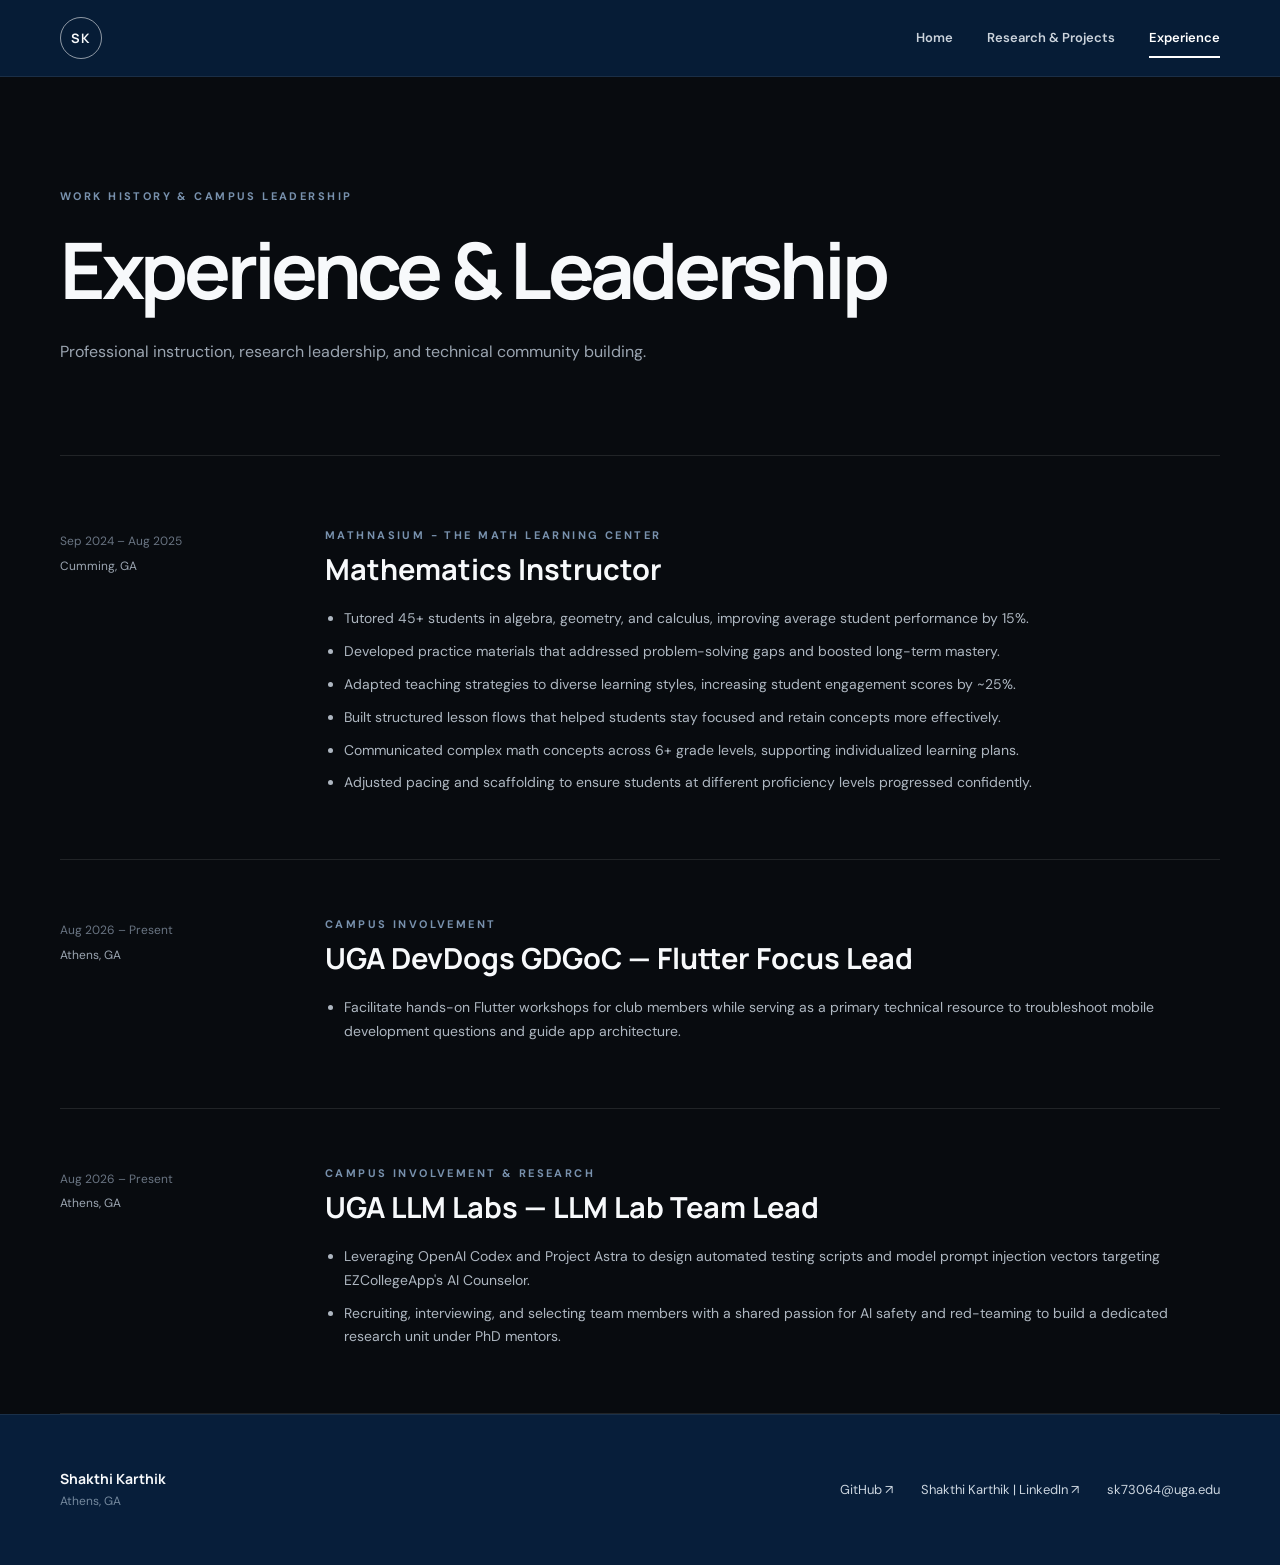
==== experience.html @ f43ed672 "Update experience.html" ====
<!DOCTYPE html>
<html lang="en">
<head>
  <meta charset="UTF-8">
  <meta name="viewport" content="width=device-width, initial-scale=1.0">
  <title>Experience — Shakthi Karthik</title>
  <link rel="stylesheet" href="styles.css">
</head>
<body>

  <header class="site-header">
    <div class="container nav-wrap">
      <a href="index.html" class="logo">SK</a>
      <nav>
        <a href="index.html">Home</a>
        <a href="research.html">Research & Projects</a>
        <a href="experience.html" class="active">Experience</a>
      </nav>
    </div>
  </header>

  <main class="container">
    <section class="page-hero">
      <p class="kicker">Work History & Campus Leadership</p>
      <h1>Experience & Leadership</h1>
      <p>Professional instruction, research leadership, and technical community building.</p>
    </section>

    <section class="timeline">
      <article class="timeline-item">
        <div class="timeline-date">
          <span>Sep 2024 – Aug 2025</span>
          <p style="color: var(--muted); margin-top: 4px;">Cumming, GA</p>
        </div>
        <div class="timeline-content">
          <p class="project-type">Mathnasium - The Math Learning Center</p>
          <h2>Mathematics Instructor</h2>
          <ul>
            <li>Tutored 45+ students in algebra, geometry, and calculus, improving average student performance by 15%.</li>
            <li>Developed practice materials that addressed problem-solving gaps and boosted long-term mastery.</li>
            <li>Adapted teaching strategies to diverse learning styles, increasing student engagement scores by ~25%.</li>
            <li>Built structured lesson flows that helped students stay focused and retain concepts more effectively.</li>
            <li>Communicated complex math concepts across 6+ grade levels, supporting individualized learning plans.</li>
            <li>Adjusted pacing and scaffolding to ensure students at different proficiency levels progressed confidently.</li>
          </ul>
        </div>
      </article>

      <article class="timeline-item">
        <div class="timeline-date">
          <span>Aug 2026 – Present</span>
          <p style="color: var(--muted); margin-top: 4px;">Athens, GA</p>
        </div>
        <div class="timeline-content">
          <p class="project-type">Campus Involvement</p>
          <h2>UGA DevDogs GDGoC — Flutter Focus Lead</h2>
          <ul>
            <li>Facilitate hands-on Flutter workshops for club members while serving as a primary technical resource to troubleshoot mobile development questions and guide app architecture.</li>
          </ul>
        </div>
      </article>

      <article class="timeline-item">
        <div class="timeline-date">
          <span>Aug 2026 – Present</span>
          <p style="color: var(--muted); margin-top: 4px;">Athens, GA</p>
        </div>
        <div class="timeline-content">
          <p class="project-type">Campus Involvement & Research</p>
          <h2>UGA LLM Labs — LLM Lab Team Lead</h2>
          <ul>
            <li>Leveraging OpenAI Codex and Project Astra to design automated testing scripts and model prompt injection vectors targeting EZCollegeApp's AI Counselor.</li>
            <li>Recruiting, interviewing, and selecting team members with a shared passion for AI safety and red-teaming to build a dedicated research unit under PhD mentors.</li>
          </ul>
        </div>
      </article>
    </section>
  </main>

  <footer class="site-footer">
    <div class="container footer-wrap">
      <div>
        <span class="footer-name">Shakthi Karthik</span>
        <span class="footer-location">Athens, GA</span>
      </div>
      <div class="footer-links">
        <a href="https://github.com/skarthikb-tech" target="_blank" rel="noopener noreferrer">GitHub ↗</a>
        <a href="https://www.linkedin.com/in/shakthi-karthik" target="_blank" rel="noopener noreferrer">Shakthi Karthik | LinkedIn ↗</a>
        <a href="mailto:sk73064@uga.edu">sk73064@uga.edu</a>
      </div>
    </div>
  </footer>

</body>
</html>
---- styles.css ----
@import url('https://fonts.googleapis.com/css2?family=DM+Sans:wght@400;500;600;700&family=Manrope:wght@500;600;700;800&display=swap');

:root {
  --black: #080b0f;
  --black-2: #0d1117;
  --navy: #071e3a;
  --navy-2: #0b2a50;
  --white: #f7f9fb;
  --muted: #9ba5b1;
  --muted-2: #697482;
  --line: rgba(255,255,255,.10);
  --max: 1160px;
}

* { box-sizing: border-box; margin: 0; padding: 0; }

html { scroll-behavior: smooth; }

body {
  background: var(--black);
  color: var(--white);
  font-family: "DM Sans", sans-serif;
  line-height: 1.7;
  -webkit-font-smoothing: antialiased;
}

a { color: inherit; text-decoration: none; }

.container {
  width: min(calc(100% - 48px), var(--max));
  margin-inline: auto;
}

.site-header {
  position: sticky;
  top: 0;
  z-index: 20;
  background: rgba(7, 30, 58, .94);
  border-bottom: 1px solid rgba(255,255,255,.08);
  backdrop-filter: blur(16px);
}

.nav-wrap {
  height: 76px;
  display: flex;
  align-items: center;
  justify-content: space-between;
}

.logo {
  width: 42px;
  height: 42px;
  border: 1px solid rgba(255,255,255,.55);
  border-radius: 50%;
  display: grid;
  place-items: center;
  font: 700 13px "Manrope", sans-serif;
  letter-spacing: .12em;
  transition: .25s ease;
}

.logo:hover { background: rgba(255,255,255,.08); transform: translateY(-2px); }

nav { display: flex; gap: 34px; }

nav a {
  position: relative;
  color: #cbd3dc;
  font-size: 13px;
  font-weight: 600;
  transition: color .2s ease;
}

nav a:hover, nav a.active { color: #fff; }

nav a::after {
  content: "";
  position: absolute;
  left: 0;
  bottom: -9px;
  width: 0;
  height: 2px;
  background: #fff;
  transition: width .2s ease;
}

nav a:hover::after, nav a.active::after { width: 100%; }

.hero {
  min-height: 670px;
  display: grid;
  grid-template-columns: 1.25fr .75fr;
  align-items: center;
  gap: 80px;
}

.hero-copy { padding: 70px 0; }

.kicker, .section-label, .project-type {
  color: #7891ad;
  font-size: 11px;
  font-weight: 700;
  letter-spacing: .22em;
  text-transform: uppercase;
}

.kicker { margin-bottom: 20px; }

h1, h2, h3 {
  font-family: "Manrope", sans-serif;
  font-weight: 700;
  line-height: 1.12;
}

.hero h1 {
  font-size: clamp(56px, 8vw, 94px);
  letter-spacing: -.055em;
}

.lead {
  max-width: 620px;
  margin-top: 26px;
  color: #b5bec8;
  font-size: 17px;
  line-height: 1.85;
}

.hero-actions {
  display: flex;
  gap: 12px;
  flex-wrap: wrap;
  margin-top: 34px;
}

.button {
  min-height: 46px;
  padding: 0 19px;
  display: inline-flex;
  align-items: center;
  justify-content: center;
  border-radius: 3px;
  font-size: 13px;
  font-weight: 700;
  transition: .25s ease;
}

.button-light { background: #f7f9fb; color: #071e3a; }
.button-light:hover { background: #dfe7ef; transform: translateY(-2px); }

.button-outline {
  border: 1px solid rgba(255,255,255,.23);
  color: #fff;
}
.button-outline:hover { border-color: #fff; background: rgba(255,255,255,.05); }

.portrait-wrap { text-align: center; }

.portrait {
  width: min(340px, 75vw);
  height: min(340px, 75vw);
  aspect-ratio: 1 / 1;
  margin-inline: auto;
  border-radius: 50%;
  padding: 6px;
  background: linear-gradient(145deg, #1c4775, #071e3a);
  box-shadow: 0 24px 80px rgba(0,0,0,.35);
  overflow: hidden;
  position: relative;
  box-sizing: border-box;
}

.portrait-img {
  marigin-top: 30px;
  width: 100%;
  height: 100%;
  object-fit: cover;
  object-position: center;
  border-radius: 50%;
  border: 4px solid var(--black);
  display: block;
  box-sizing: border-box;
}

.portrait-note {
  margin-top: 13px;
  color: var(--muted-2);
  font-size: 11px;
  letter-spacing: .14em;
  text-transform: uppercase;
}

.section {
  padding: 105px 0;
  border-top: 1px solid var(--line);
}

.section-alt { background: var(--black-2); }

.section-label { margin-bottom: 17px; }

.split-heading {
  display: flex;
  align-items: baseline;
  justify-content: space-between;
  gap: 30px;
}

.split-heading h2, .skills-layout h2 { font-size: 35px; letter-spacing: -.035em; }
.split-heading > span { color: var(--muted); font-size: 13px; }

.education-row {
  margin-top: 38px;
  padding: 30px 0;
  border-top: 1px solid var(--line);
  border-bottom: 1px solid var(--line);
  display: grid;
  grid-template-columns: 1fr 1fr;
  gap: 40px;
}

.education-row h3 { font-size: 20px; margin-bottom: 7px; }
.education-row p, .education-details p { color: var(--muted); font-size: 14px; }
.education-details { padding-left: 30px; border-left: 1px solid var(--line); }

.coursework {
  display: flex;
  flex-wrap: wrap;
  gap: 8px;
  margin-top: 20px;
}

.coursework span {
  border: 1px solid var(--line);
  color: #aeb8c3;
  padding: 7px 11px;
  font-size: 12px;
}

.focus-grid {
  display: grid;
  grid-template-columns: repeat(3,1fr);
  border: 1px solid var(--line);
}

.focus-grid article {
  min-height: 220px;
  padding: 31px;
  border-right: 1px solid var(--line);
}
.focus-grid article:last-child { border-right: 0; }

.index, .project-number {
  color: #58708a;
  font: 700 12px "Manrope", sans-serif;
  letter-spacing: .1em;
}

.focus-grid h3 { margin: 34px 0 11px; font-size: 20px; }
.focus-grid p { color: var(--muted); font-size: 14px; }

.skills-layout {
  display: grid;
  grid-template-columns: .75fr 1.25fr;
  gap: 100px;
}

.skill-list { border-top: 1px solid var(--line); }
.skill-list > div {
  display: grid;
  grid-template-columns: 160px 1fr;
  gap: 25px;
  padding: 19px 0;
  border-bottom: 1px solid var(--line);
}
.skill-list span { color: #e0e5ea; font-size: 13px; font-weight: 600; }
.skill-list p { color: var(--muted); font-size: 13px; }

.page-hero {
  padding: 110px 0 90px;
  border-bottom: 1px solid var(--line);
}
.page-hero h1 {
  margin-top: 13px;
  font-size: clamp(46px, 7vw, 78px);
  letter-spacing: -.055em;
}
.page-hero > p:last-child {
  max-width: 610px;
  margin-top: 25px;
  color: var(--muted);
  font-size: 16px;
}

.project-list { padding-top: 15px; }

.project {
  display: grid;
  grid-template-columns: 70px 1fr;
  gap: 30px;
  padding: 58px 0;
  border-bottom: 1px solid var(--line);
}

.project-number { padding-top: 5px; }

.project-top {
  display: flex;
  justify-content: space-between;
  gap: 30px;
  align-items: flex-start;
  margin-bottom: 23px;
}

.project-top h2 { max-width: 750px; margin-top: 7px; font-size: 28px; letter-spacing: -.025em; }
.project-top > span { color: var(--muted-2); font-size: 12px; white-space: nowrap; }

.project-body > p {
  max-width: 850px;
  margin-top: 14px;
  color: #aeb7c1;
  font-size: 14px;
}

.timeline { padding-top: 15px; }

.timeline-item {
  display: grid;
  grid-template-columns: 210px 1fr;
  gap: 55px;
  padding: 55px 0;
  border-bottom: 1px solid var(--line);
}

.timeline-date { color: var(--muted-2); font-size: 12px; padding-top: 5px; }
.timeline-content h2 { margin: 8px 0 22px; font-size: 29px; }
.timeline-content ul { margin-top: 10px; padding-left: 19px; }
.timeline-content li { margin: 9px 0; color: #aeb7c1; font-size: 14px; }

.site-footer {
  background: var(--navy);
  border-top: 1px solid rgba(255,255,255,.08);
}

.footer-wrap {
  min-height: 150px;
  display: flex;
  justify-content: space-between;
  align-items: center;
  gap: 30px;
}

.footer-name { display: block; font: 700 14px "Manrope", sans-serif; }
.footer-location { display: block; color: #74889d; font-size: 12px; margin-top: 3px; }

.footer-links { display: flex; gap: 28px; }
.footer-links a { color: #cbd5df; font-size: 13px; transition: .2s; }
.footer-links a:hover { color: #fff; }

@media (max-width: 850px) {
  .nav-wrap { height: auto; padding: 18px 0; flex-direction: column; gap: 18px; }
  nav { gap: 18px; justify-content: center; flex-wrap: wrap; }
  .hero { min-height: auto; grid-template-columns: 1fr; gap: 45px; text-align: center; padding-top: 60px; padding-bottom: 80px; }
  .hero-copy { padding: 0; }
  .lead { margin-inline: auto; }
  .hero-actions { justify-content: center; }
  .portrait-wrap { order: -1; }
  .portrait { width: 245px; }
  .education-row, .skills-layout { grid-template-columns: 1fr; gap: 25px; }
  .education-details { padding: 20px 0 0; border-left: 0; border-top: 1px solid var(--line); }
  .focus-grid { grid-template-columns: 1fr; }
  .focus-grid article { border-right: 0; border-bottom: 1px solid var(--line); }
  .focus-grid article:last-child { border-bottom: 0; }
  .project, .timeline-item { grid-template-columns: 1fr; gap: 16px; }
  .project-top { flex-direction: column; gap: 8px; }
  .project-top > span { white-space: normal; }
}

@media (max-width: 560px) {
  .container { width: min(calc(100% - 32px), var(--max)); }
  .hero h1 { font-size: 55px; }
  .page-hero h1 { font-size: 48px; }
  .split-heading { flex-direction: column; gap: 6px; }
  .skill-list > div { grid-template-columns: 1fr; gap: 4px; }
  .footer-wrap { padding: 32px 0; flex-direction: column; text-align: center; }
  .footer-links { flex-direction: column; gap: 9px; }
}
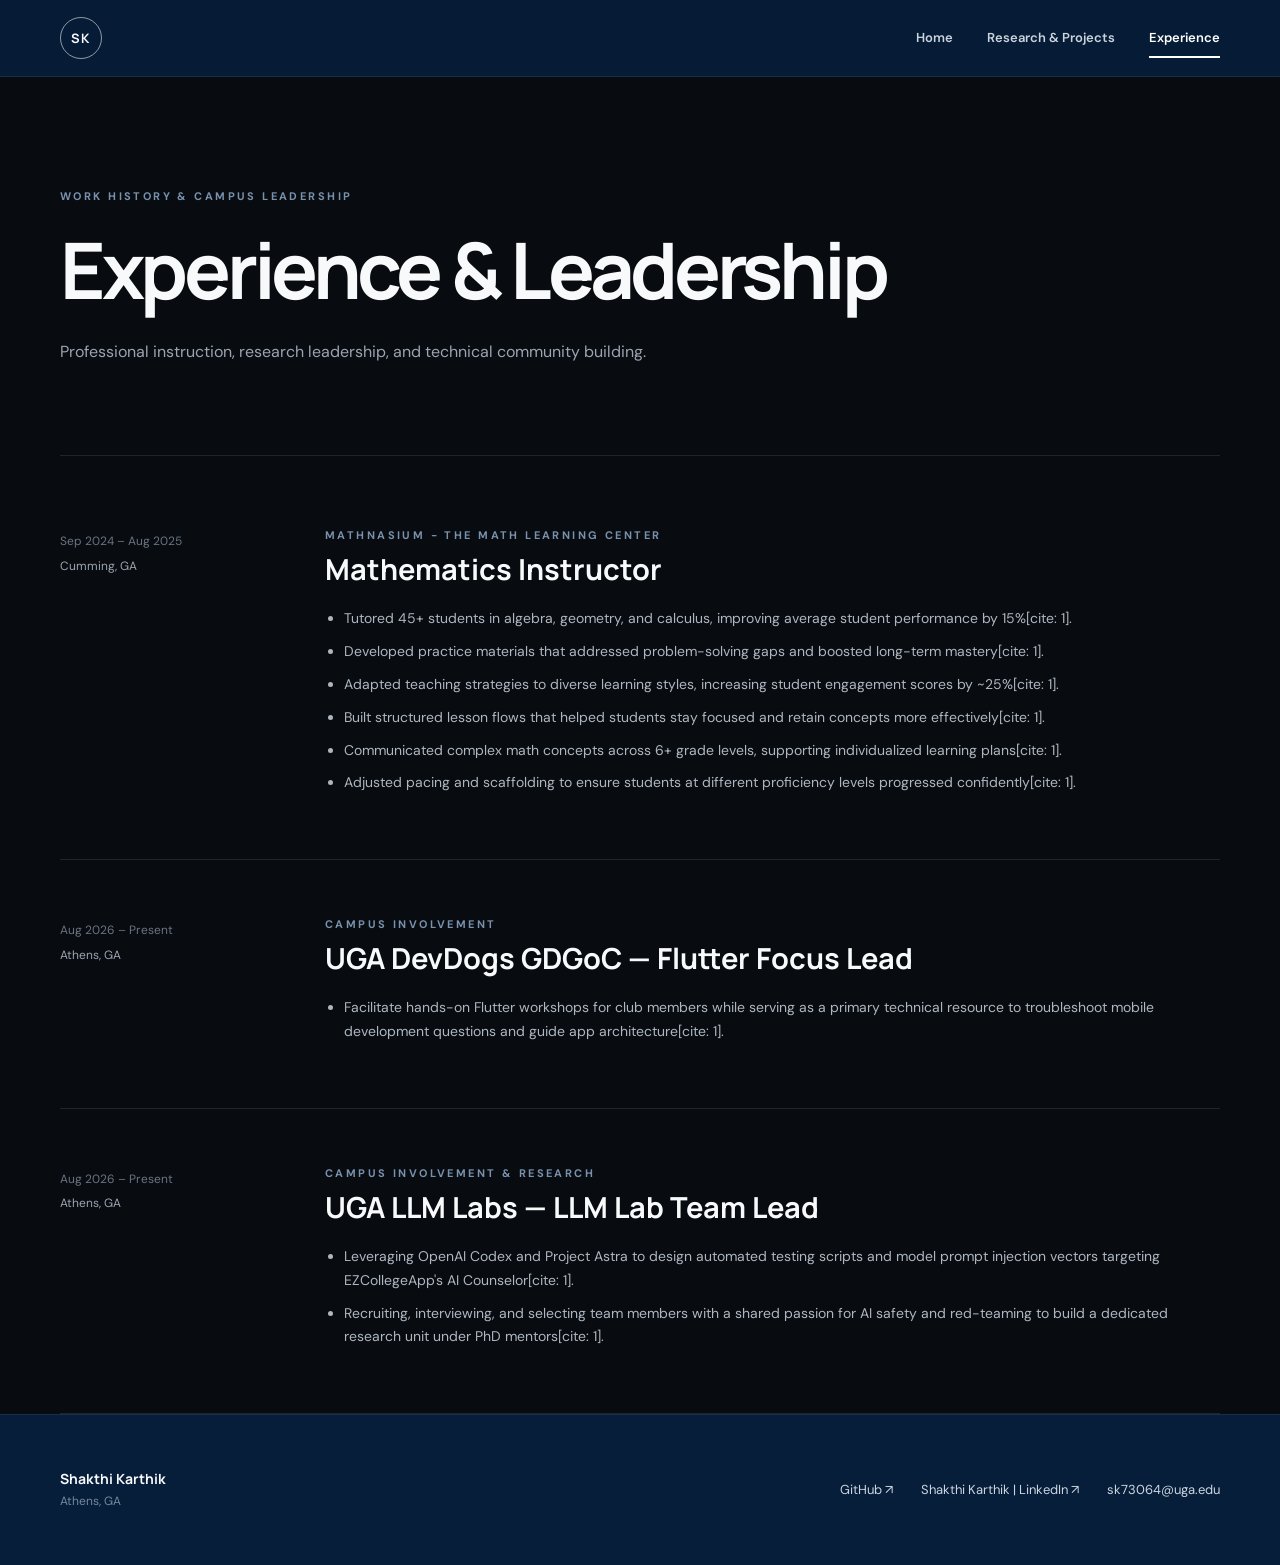
==== commit 37a6f074: "Update experience.html" ====
--- a/experience.html
+++ b/experience.html
@@ -36,12 +36,12 @@
           <p class="project-type">Mathnasium - The Math Learning Center</p>
           <h2>Mathematics Instructor</h2>
           <ul>
-            <li>Tutored 45+ students in algebra, geometry, and calculus, improving average student performance by 15%.</li>
-            <li>Developed practice materials that addressed problem-solving gaps and boosted long-term mastery.</li>
-            <li>Adapted teaching strategies to diverse learning styles, increasing student engagement scores by ~25%.</li>
-            <li>Built structured lesson flows that helped students stay focused and retain concepts more effectively.</li>
-            <li>Communicated complex math concepts across 6+ grade levels, supporting individualized learning plans.</li>
-            <li>Adjusted pacing and scaffolding to ensure students at different proficiency levels progressed confidently.</li>
+            <li>Tutored 45+ students in algebra, geometry, and calculus, improving average student performance by 15%[cite: 1].</li>
+            <li>Developed practice materials that addressed problem-solving gaps and boosted long-term mastery[cite: 1].</li>
+            <li>Adapted teaching strategies to diverse learning styles, increasing student engagement scores by ~25%[cite: 1].</li>
+            <li>Built structured lesson flows that helped students stay focused and retain concepts more effectively[cite: 1].</li>
+            <li>Communicated complex math concepts across 6+ grade levels, supporting individualized learning plans[cite: 1].</li>
+            <li>Adjusted pacing and scaffolding to ensure students at different proficiency levels progressed confidently[cite: 1].</li>
           </ul>
         </div>
       </article>
@@ -55,7 +55,7 @@
           <p class="project-type">Campus Involvement</p>
           <h2>UGA DevDogs GDGoC — Flutter Focus Lead</h2>
           <ul>
-            <li>Facilitate hands-on Flutter workshops for club members while serving as a primary technical resource to troubleshoot mobile development questions and guide app architecture.</li>
+            <li>Facilitate hands-on Flutter workshops for club members while serving as a primary technical resource to troubleshoot mobile development questions and guide app architecture[cite: 1].</li>
           </ul>
         </div>
       </article>
@@ -69,8 +69,8 @@
           <p class="project-type">Campus Involvement & Research</p>
           <h2>UGA LLM Labs — LLM Lab Team Lead</h2>
           <ul>
-            <li>Leveraging OpenAI Codex and Project Astra to design automated testing scripts and model prompt injection vectors targeting EZCollegeApp's AI Counselor.</li>
-            <li>Recruiting, interviewing, and selecting team members with a shared passion for AI safety and red-teaming to build a dedicated research unit under PhD mentors.</li>
+            <li>Leveraging OpenAI Codex and Project Astra to design automated testing scripts and model prompt injection vectors targeting EZCollegeApp's AI Counselor[cite: 1].</li>
+            <li>Recruiting, interviewing, and selecting team members with a shared passion for AI safety and red-teaming to build a dedicated research unit under PhD mentors[cite: 1].</li>
           </ul>
         </div>
       </article>
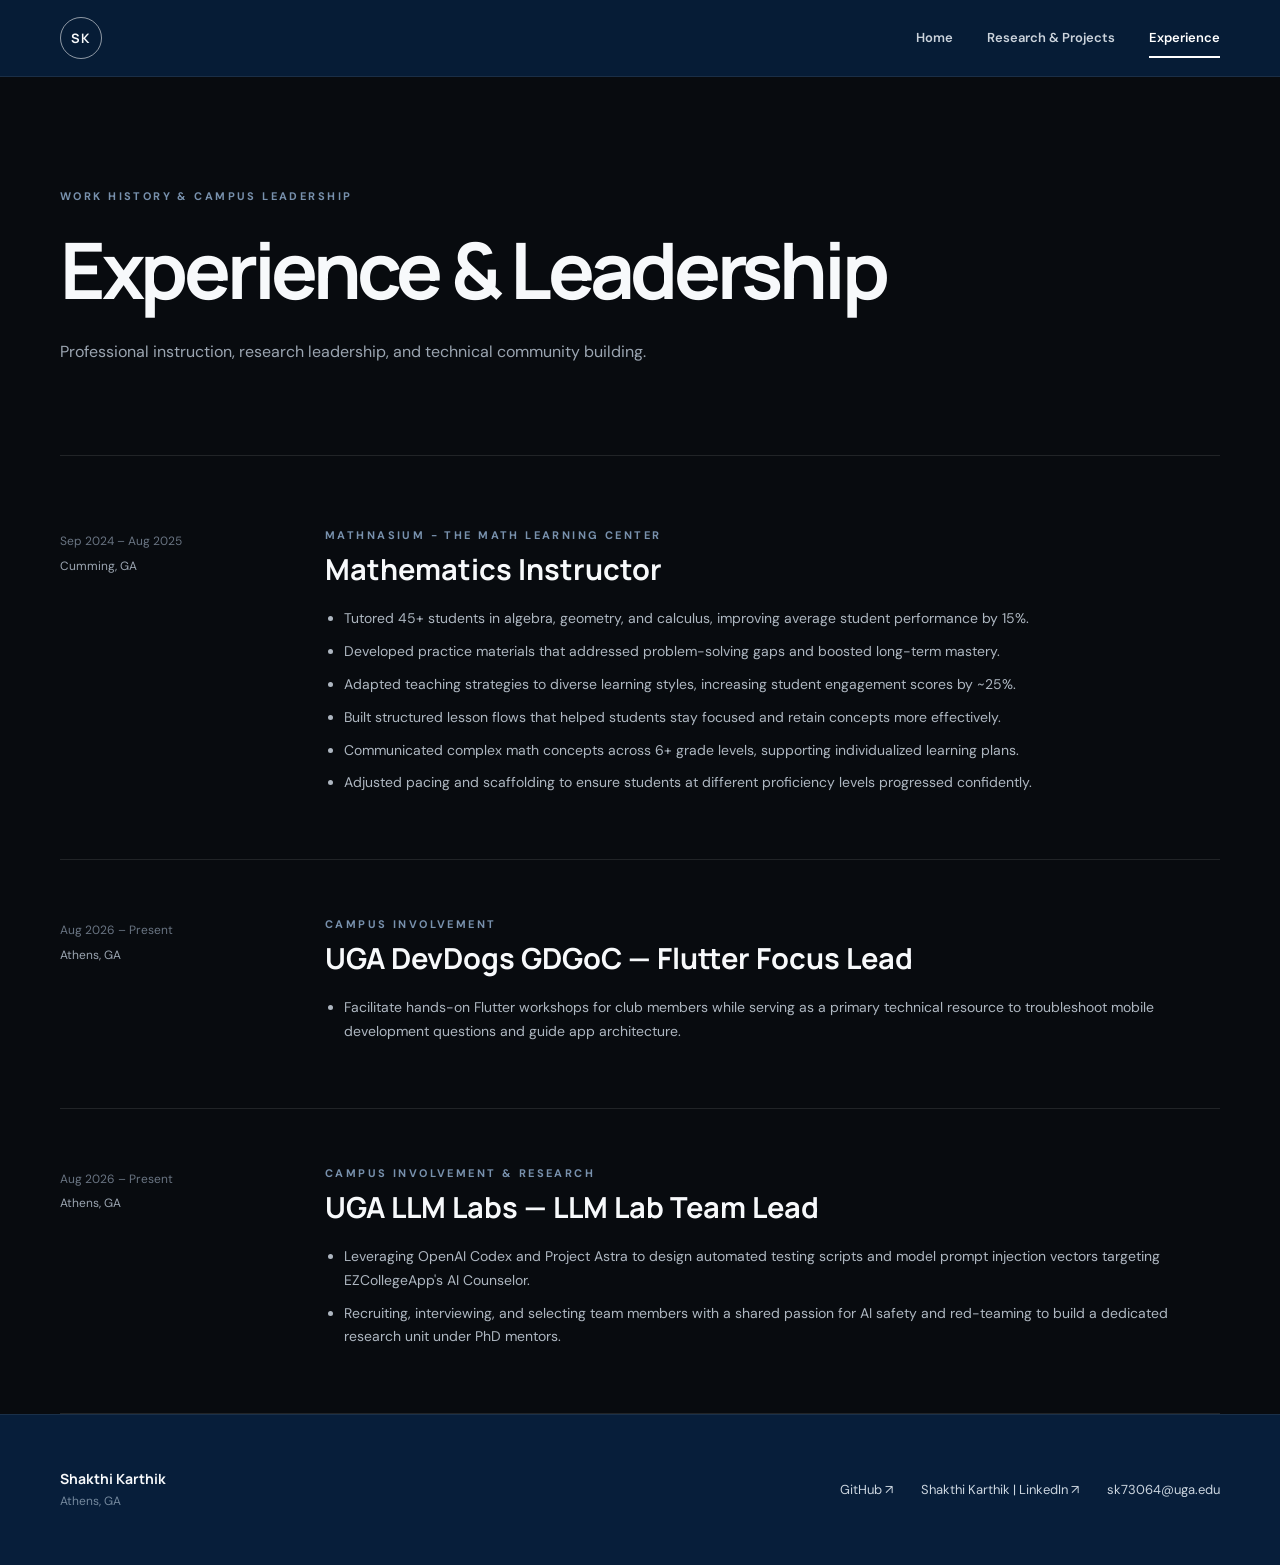
==== commit c621ebdc: "Update experience.html" ====
--- a/experience.html
+++ b/experience.html
@@ -36,12 +36,12 @@
           <p class="project-type">Mathnasium - The Math Learning Center</p>
           <h2>Mathematics Instructor</h2>
           <ul>
-            <li>Tutored 45+ students in algebra, geometry, and calculus, improving average student performance by 15%[cite: 1].</li>
-            <li>Developed practice materials that addressed problem-solving gaps and boosted long-term mastery[cite: 1].</li>
-            <li>Adapted teaching strategies to diverse learning styles, increasing student engagement scores by ~25%[cite: 1].</li>
-            <li>Built structured lesson flows that helped students stay focused and retain concepts more effectively[cite: 1].</li>
-            <li>Communicated complex math concepts across 6+ grade levels, supporting individualized learning plans[cite: 1].</li>
-            <li>Adjusted pacing and scaffolding to ensure students at different proficiency levels progressed confidently[cite: 1].</li>
+            <li>Tutored 45+ students in algebra, geometry, and calculus, improving average student performance by 15%.</li>
+            <li>Developed practice materials that addressed problem-solving gaps and boosted long-term mastery.</li>
+            <li>Adapted teaching strategies to diverse learning styles, increasing student engagement scores by ~25%.</li>
+            <li>Built structured lesson flows that helped students stay focused and retain concepts more effectively.</li>
+            <li>Communicated complex math concepts across 6+ grade levels, supporting individualized learning plans.</li>
+            <li>Adjusted pacing and scaffolding to ensure students at different proficiency levels progressed confidently.</li>
           </ul>
         </div>
       </article>
@@ -55,7 +55,7 @@
           <p class="project-type">Campus Involvement</p>
           <h2>UGA DevDogs GDGoC — Flutter Focus Lead</h2>
           <ul>
-            <li>Facilitate hands-on Flutter workshops for club members while serving as a primary technical resource to troubleshoot mobile development questions and guide app architecture[cite: 1].</li>
+            <li>Facilitate hands-on Flutter workshops for club members while serving as a primary technical resource to troubleshoot mobile development questions and guide app architecture.</li>
           </ul>
         </div>
       </article>
@@ -69,8 +69,8 @@
           <p class="project-type">Campus Involvement & Research</p>
           <h2>UGA LLM Labs — LLM Lab Team Lead</h2>
           <ul>
-            <li>Leveraging OpenAI Codex and Project Astra to design automated testing scripts and model prompt injection vectors targeting EZCollegeApp's AI Counselor[cite: 1].</li>
-            <li>Recruiting, interviewing, and selecting team members with a shared passion for AI safety and red-teaming to build a dedicated research unit under PhD mentors[cite: 1].</li>
+            <li>Leveraging OpenAI Codex and Project Astra to design automated testing scripts and model prompt injection vectors targeting EZCollegeApp's AI Counselor.</li>
+            <li>Recruiting, interviewing, and selecting team members with a shared passion for AI safety and red-teaming to build a dedicated research unit under PhD mentors.</li>
           </ul>
         </div>
       </article>
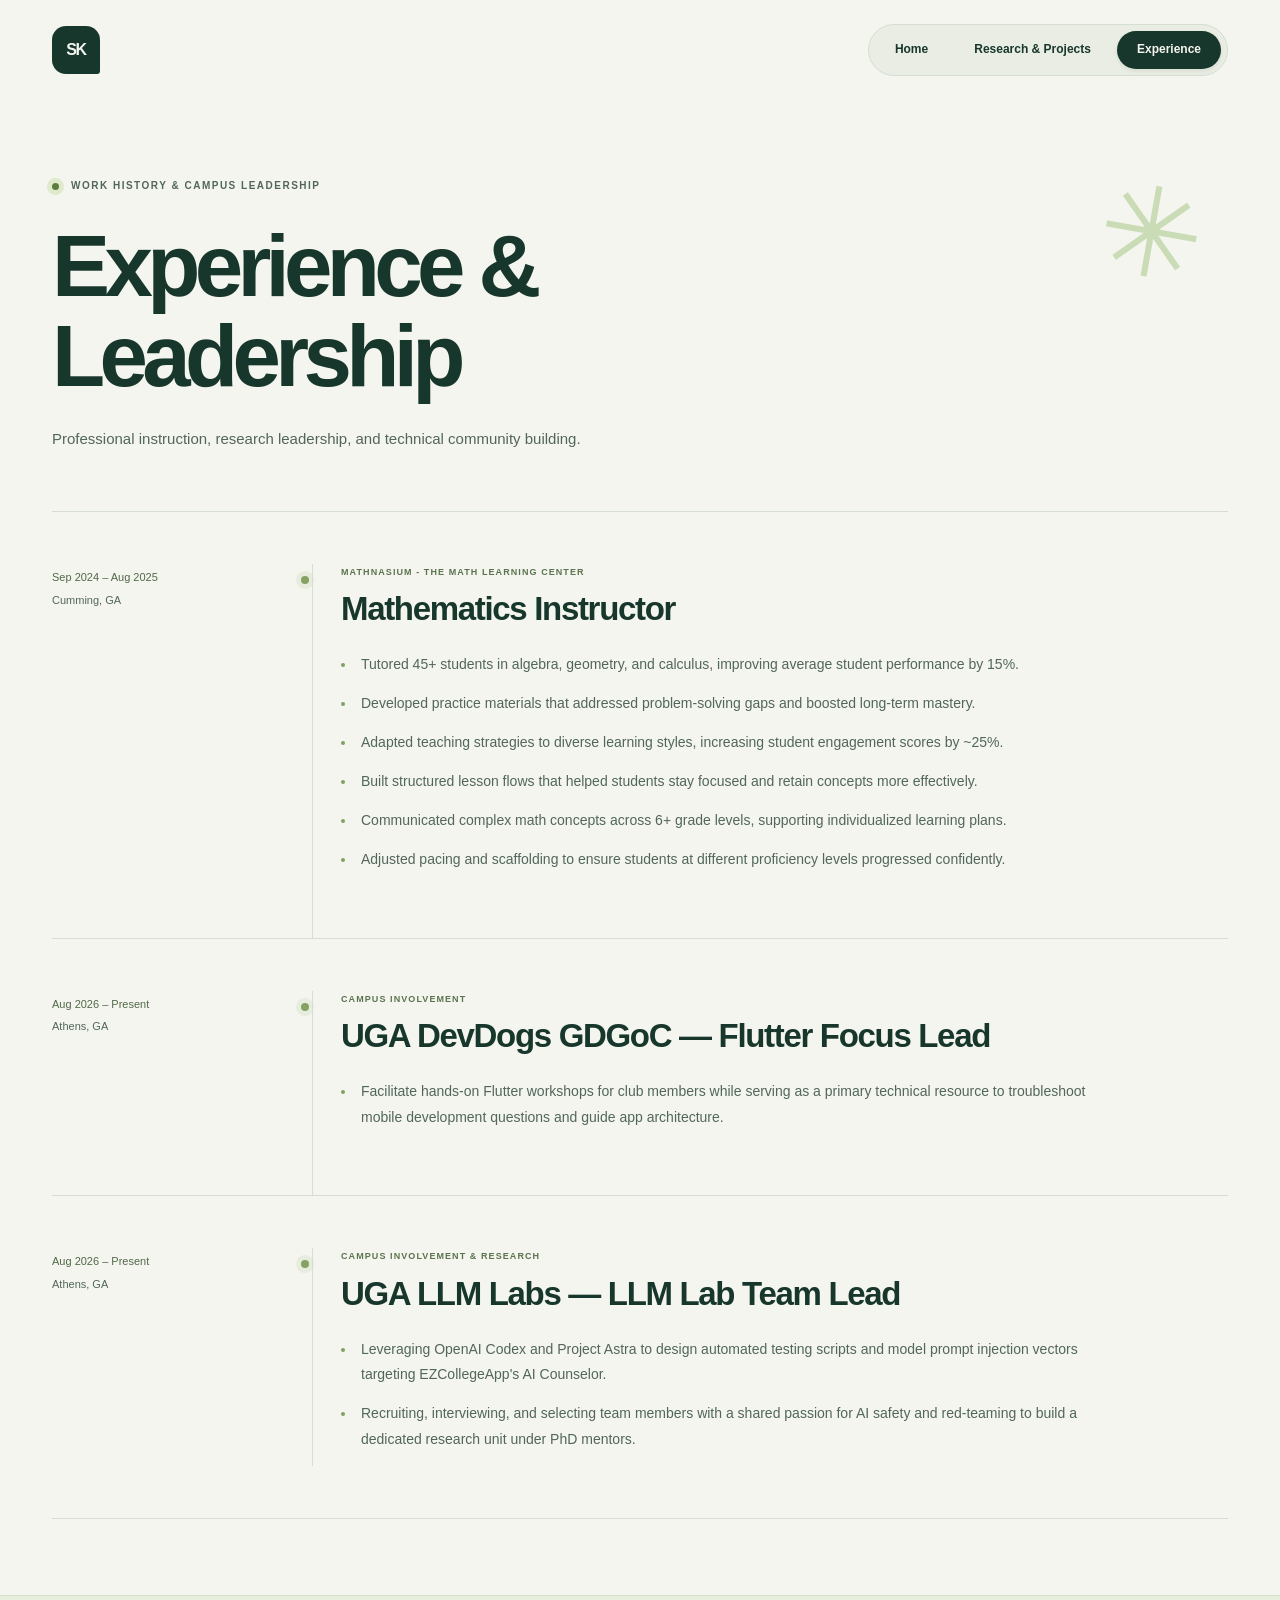
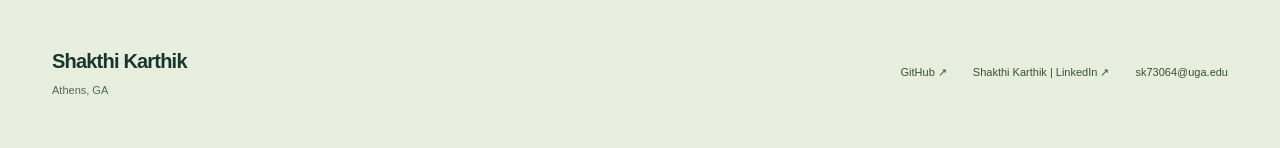
==== commit cb8fa108: "Add files via upload" ====
--- a/experience.html
+++ b/experience.html
@@ -5,29 +5,33 @@
   <meta name="viewport" content="width=device-width, initial-scale=1.0">
   <title>Experience — Shakthi Karthik</title>
   <link rel="stylesheet" href="styles.css">
+  <meta name="theme-color" content="#f4f5ef">
+  <script src="script.js" defer></script>
 </head>
-<body>
+<body class="page-experience">
+  <a class="skip-link" href="#main-content">Skip to content</a>
+  <div class="reading-progress" aria-hidden="true"></div>
 
   <header class="site-header">
     <div class="container nav-wrap">
       <a href="index.html" class="logo">SK</a>
-      <nav>
+      <nav aria-label="Main navigation">
         <a href="index.html">Home</a>
         <a href="research.html">Research & Projects</a>
-        <a href="experience.html" class="active">Experience</a>
+        <a href="experience.html" class="active" aria-current="page">Experience</a>
       </nav>
     </div>
   </header>
 
-  <main class="container">
+  <main id="main-content" class="container" tabindex="-1">
     <section class="page-hero">
       <p class="kicker">Work History & Campus Leadership</p>
       <h1>Experience & Leadership</h1>
       <p>Professional instruction, research leadership, and technical community building.</p>
     </section>
 
-    <section class="timeline">
-      <article class="timeline-item">
+    <section class="timeline" aria-label="Work and leadership history">
+      <article class="timeline-item" id="experience-1">
         <div class="timeline-date">
           <span>Sep 2024 – Aug 2025</span>
           <p style="color: var(--muted); margin-top: 4px;">Cumming, GA</p>
@@ -46,7 +50,7 @@
         </div>
       </article>
 
-      <article class="timeline-item">
+      <article class="timeline-item" id="experience-2">
         <div class="timeline-date">
           <span>Aug 2026 – Present</span>
           <p style="color: var(--muted); margin-top: 4px;">Athens, GA</p>
@@ -60,7 +64,7 @@
         </div>
       </article>
 
-      <article class="timeline-item">
+      <article class="timeline-item" id="experience-3">
         <div class="timeline-date">
           <span>Aug 2026 – Present</span>
           <p style="color: var(--muted); margin-top: 4px;">Athens, GA</p>
@@ -91,5 +95,6 @@
     </div>
   </footer>
 
+  <button class="back-to-top" type="button" aria-label="Back to top" hidden><span aria-hidden="true">↑</span></button>
 </body>
 </html>
--- a/styles.css
+++ b/styles.css
@@ -1,386 +1,156 @@
-@import url('https://fonts.googleapis.com/css2?family=DM+Sans:wght@400;500;600;700&family=Manrope:wght@500;600;700;800&display=swap');
-
-:root {
-  --black: #080b0f;
-  --black-2: #0d1117;
-  --navy: #071e3a;
-  --navy-2: #0b2a50;
-  --white: #f7f9fb;
-  --muted: #9ba5b1;
-  --muted-2: #697482;
-  --line: rgba(255,255,255,.10);
-  --max: 1160px;
-}
-
-* { box-sizing: border-box; margin: 0; padding: 0; }
-
-html { scroll-behavior: smooth; }
-
-body {
-  background: var(--black);
-  color: var(--white);
-  font-family: "DM Sans", sans-serif;
-  line-height: 1.7;
-  -webkit-font-smoothing: antialiased;
-}
-
-a { color: inherit; text-decoration: none; }
-
-.container {
-  width: min(calc(100% - 48px), var(--max));
-  margin-inline: auto;
-}
-
-.site-header {
-  position: sticky;
-  top: 0;
-  z-index: 20;
-  background: rgba(7, 30, 58, .94);
-  border-bottom: 1px solid rgba(255,255,255,.08);
-  backdrop-filter: blur(16px);
-}
-
-.nav-wrap {
-  height: 76px;
-  display: flex;
-  align-items: center;
-  justify-content: space-between;
-}
-
-.logo {
-  width: 42px;
-  height: 42px;
-  border: 1px solid rgba(255,255,255,.55);
-  border-radius: 50%;
-  display: grid;
-  place-items: center;
-  font: 700 13px "Manrope", sans-serif;
-  letter-spacing: .12em;
-  transition: .25s ease;
-}
-
-.logo:hover { background: rgba(255,255,255,.08); transform: translateY(-2px); }
-
-nav { display: flex; gap: 34px; }
-
-nav a {
-  position: relative;
-  color: #cbd3dc;
-  font-size: 13px;
-  font-weight: 600;
-  transition: color .2s ease;
-}
-
-nav a:hover, nav a.active { color: #fff; }
-
-nav a::after {
-  content: "";
-  position: absolute;
-  left: 0;
-  bottom: -9px;
-  width: 0;
-  height: 2px;
-  background: #fff;
-  transition: width .2s ease;
-}
-
-nav a:hover::after, nav a.active::after { width: 100%; }
-
-.hero {
-  min-height: 670px;
-  display: grid;
-  grid-template-columns: 1.25fr .75fr;
-  align-items: center;
-  gap: 80px;
-}
-
-.hero-copy { padding: 70px 0; }
-
-.kicker, .section-label, .project-type {
-  color: #7891ad;
-  font-size: 11px;
-  font-weight: 700;
-  letter-spacing: .22em;
-  text-transform: uppercase;
-}
-
-.kicker { margin-bottom: 20px; }
-
-h1, h2, h3 {
-  font-family: "Manrope", sans-serif;
-  font-weight: 700;
-  line-height: 1.12;
-}
-
-.hero h1 {
-  font-size: clamp(56px, 8vw, 94px);
-  letter-spacing: -.055em;
-}
-
-.lead {
-  max-width: 620px;
-  margin-top: 26px;
-  color: #b5bec8;
-  font-size: 17px;
-  line-height: 1.85;
-}
-
-.hero-actions {
-  display: flex;
-  gap: 12px;
-  flex-wrap: wrap;
-  margin-top: 34px;
-}
-
-.button {
-  min-height: 46px;
-  padding: 0 19px;
-  display: inline-flex;
-  align-items: center;
-  justify-content: center;
-  border-radius: 3px;
-  font-size: 13px;
-  font-weight: 700;
-  transition: .25s ease;
-}
-
-.button-light { background: #f7f9fb; color: #071e3a; }
-.button-light:hover { background: #dfe7ef; transform: translateY(-2px); }
-
-.button-outline {
-  border: 1px solid rgba(255,255,255,.23);
-  color: #fff;
-}
-.button-outline:hover { border-color: #fff; background: rgba(255,255,255,.05); }
-
-.portrait-wrap { text-align: center; }
-
-.portrait {
-  width: min(340px, 75vw);
-  height: min(340px, 75vw);
-  aspect-ratio: 1 / 1;
-  margin-inline: auto;
-  border-radius: 50%;
-  padding: 6px;
-  background: linear-gradient(145deg, #1c4775, #071e3a);
-  box-shadow: 0 24px 80px rgba(0,0,0,.35);
-  overflow: hidden;
-  position: relative;
-  box-sizing: border-box;
-}
-
-.portrait-img {
-  marigin-top: 30px;
-  width: 100%;
-  height: 100%;
-  object-fit: cover;
-  object-position: center;
-  border-radius: 50%;
-  border: 4px solid var(--black);
-  display: block;
-  box-sizing: border-box;
-}
-
-.portrait-note {
-  margin-top: 13px;
-  color: var(--muted-2);
-  font-size: 11px;
-  letter-spacing: .14em;
-  text-transform: uppercase;
-}
-
-.section {
-  padding: 105px 0;
-  border-top: 1px solid var(--line);
-}
-
-.section-alt { background: var(--black-2); }
-
-.section-label { margin-bottom: 17px; }
-
-.split-heading {
-  display: flex;
-  align-items: baseline;
-  justify-content: space-between;
-  gap: 30px;
-}
-
-.split-heading h2, .skills-layout h2 { font-size: 35px; letter-spacing: -.035em; }
-.split-heading > span { color: var(--muted); font-size: 13px; }
-
-.education-row {
-  margin-top: 38px;
-  padding: 30px 0;
-  border-top: 1px solid var(--line);
-  border-bottom: 1px solid var(--line);
-  display: grid;
-  grid-template-columns: 1fr 1fr;
-  gap: 40px;
-}
-
-.education-row h3 { font-size: 20px; margin-bottom: 7px; }
-.education-row p, .education-details p { color: var(--muted); font-size: 14px; }
-.education-details { padding-left: 30px; border-left: 1px solid var(--line); }
-
-.coursework {
-  display: flex;
-  flex-wrap: wrap;
-  gap: 8px;
-  margin-top: 20px;
-}
-
-.coursework span {
-  border: 1px solid var(--line);
-  color: #aeb8c3;
-  padding: 7px 11px;
-  font-size: 12px;
-}
-
-.focus-grid {
-  display: grid;
-  grid-template-columns: repeat(3,1fr);
-  border: 1px solid var(--line);
-}
-
-.focus-grid article {
-  min-height: 220px;
-  padding: 31px;
-  border-right: 1px solid var(--line);
-}
-.focus-grid article:last-child { border-right: 0; }
-
-.index, .project-number {
-  color: #58708a;
-  font: 700 12px "Manrope", sans-serif;
-  letter-spacing: .1em;
-}
-
-.focus-grid h3 { margin: 34px 0 11px; font-size: 20px; }
-.focus-grid p { color: var(--muted); font-size: 14px; }
-
-.skills-layout {
-  display: grid;
-  grid-template-columns: .75fr 1.25fr;
-  gap: 100px;
-}
-
-.skill-list { border-top: 1px solid var(--line); }
-.skill-list > div {
-  display: grid;
-  grid-template-columns: 160px 1fr;
-  gap: 25px;
-  padding: 19px 0;
-  border-bottom: 1px solid var(--line);
-}
-.skill-list span { color: #e0e5ea; font-size: 13px; font-weight: 600; }
-.skill-list p { color: var(--muted); font-size: 13px; }
-
-.page-hero {
-  padding: 110px 0 90px;
-  border-bottom: 1px solid var(--line);
-}
-.page-hero h1 {
-  margin-top: 13px;
-  font-size: clamp(46px, 7vw, 78px);
-  letter-spacing: -.055em;
-}
-.page-hero > p:last-child {
-  max-width: 610px;
-  margin-top: 25px;
-  color: var(--muted);
-  font-size: 16px;
-}
-
-.project-list { padding-top: 15px; }
-
-.project {
-  display: grid;
-  grid-template-columns: 70px 1fr;
-  gap: 30px;
-  padding: 58px 0;
-  border-bottom: 1px solid var(--line);
-}
-
-.project-number { padding-top: 5px; }
-
-.project-top {
-  display: flex;
-  justify-content: space-between;
-  gap: 30px;
-  align-items: flex-start;
-  margin-bottom: 23px;
-}
-
-.project-top h2 { max-width: 750px; margin-top: 7px; font-size: 28px; letter-spacing: -.025em; }
-.project-top > span { color: var(--muted-2); font-size: 12px; white-space: nowrap; }
-
-.project-body > p {
-  max-width: 850px;
-  margin-top: 14px;
-  color: #aeb7c1;
-  font-size: 14px;
-}
-
-.timeline { padding-top: 15px; }
-
-.timeline-item {
-  display: grid;
-  grid-template-columns: 210px 1fr;
-  gap: 55px;
-  padding: 55px 0;
-  border-bottom: 1px solid var(--line);
-}
-
-.timeline-date { color: var(--muted-2); font-size: 12px; padding-top: 5px; }
-.timeline-content h2 { margin: 8px 0 22px; font-size: 29px; }
-.timeline-content ul { margin-top: 10px; padding-left: 19px; }
-.timeline-content li { margin: 9px 0; color: #aeb7c1; font-size: 14px; }
-
-.site-footer {
-  background: var(--navy);
-  border-top: 1px solid rgba(255,255,255,.08);
-}
-
-.footer-wrap {
-  min-height: 150px;
-  display: flex;
-  justify-content: space-between;
-  align-items: center;
-  gap: 30px;
-}
-
-.footer-name { display: block; font: 700 14px "Manrope", sans-serif; }
-.footer-location { display: block; color: #74889d; font-size: 12px; margin-top: 3px; }
-
-.footer-links { display: flex; gap: 28px; }
-.footer-links a { color: #cbd5df; font-size: 13px; transition: .2s; }
-.footer-links a:hover { color: #fff; }
-
-@media (max-width: 850px) {
-  .nav-wrap { height: auto; padding: 18px 0; flex-direction: column; gap: 18px; }
-  nav { gap: 18px; justify-content: center; flex-wrap: wrap; }
-  .hero { min-height: auto; grid-template-columns: 1fr; gap: 45px; text-align: center; padding-top: 60px; padding-bottom: 80px; }
-  .hero-copy { padding: 0; }
-  .lead { margin-inline: auto; }
-  .hero-actions { justify-content: center; }
-  .portrait-wrap { order: -1; }
-  .portrait { width: 245px; }
-  .education-row, .skills-layout { grid-template-columns: 1fr; gap: 25px; }
-  .education-details { padding: 20px 0 0; border-left: 0; border-top: 1px solid var(--line); }
-  .focus-grid { grid-template-columns: 1fr; }
-  .focus-grid article { border-right: 0; border-bottom: 1px solid var(--line); }
-  .focus-grid article:last-child { border-bottom: 0; }
-  .project, .timeline-item { grid-template-columns: 1fr; gap: 16px; }
-  .project-top { flex-direction: column; gap: 8px; }
-  .project-top > span { white-space: normal; }
-}
-
-@media (max-width: 560px) {
-  .container { width: min(calc(100% - 32px), var(--max)); }
-  .hero h1 { font-size: 55px; }
-  .page-hero h1 { font-size: 48px; }
-  .split-heading { flex-direction: column; gap: 6px; }
-  .skill-list > div { grid-template-columns: 1fr; gap: 4px; }
-  .footer-wrap { padding: 32px 0; flex-direction: column; text-align: center; }
-  .footer-links { flex-direction: column; gap: 9px; }
-}
+/* Shakthi Karthik · portfolio design. No build step or external dependencies. */
+:root{--paper:#f4f5ef;--ink:#18372c;--muted:#52665b;--line:#d5ded1;--green:#254f3e;--lime:#d3f58a;--blue:#dbe5f5;--max:1240px;--ease:cubic-bezier(.2,.7,.2,1)}
+*{box-sizing:border-box;margin:0;padding:0}
+html{scroll-behavior:smooth;scroll-padding-top:112px}
+body{background:var(--paper);color:var(--ink);font-family:"Avenir Next","Segoe UI",Arial,sans-serif;line-height:1.7;-webkit-font-smoothing:antialiased}
+::selection{background:var(--lime);color:var(--ink)}
+a{color:inherit;text-decoration:none}
+button{font:inherit;color:inherit;cursor:pointer}
+button,a{-webkit-tap-highlight-color:transparent}
+a:focus-visible,button:focus-visible{outline:3px solid #4974c7;outline-offset:6px;border-radius:3px}
+main:focus{outline:none}
+.container{width:min(calc(100% - 104px),var(--max));margin-inline:auto}
+.skip-link{position:fixed;top:12px;left:20px;z-index:100;background:var(--ink);color:white;padding:12px 22px;transform:translateY(-200%);border-radius:8px}
+.skip-link:focus{transform:translateY(0)}
+.reading-progress{position:fixed;top:0;left:0;width:100%;height:3px;z-index:99;background:var(--green);transform:scaleX(0);transform-origin:left;pointer-events:none}
+.site-header{position:sticky;top:0;z-index:30;background:rgba(244,245,239,.93);backdrop-filter:blur(18px);border-bottom:1px solid transparent;transition:border-color .25s,box-shadow .25s}
+body.scrolled .site-header{border-color:var(--line);box-shadow:0 4px 28px #19332606}
+.nav-wrap{height:100px;display:flex;align-items:center;justify-content:space-between;gap:24px}
+.logo{display:grid;place-items:center;width:48px;height:48px;font-size:16px;letter-spacing:-.08em;font-weight:750;background:var(--ink);color:var(--paper);border-radius:14px 14px 3px 14px;transition:transform .3s var(--ease),background .3s}
+.logo:hover{transform:rotate(-6deg);background:#426640}
+.site-header nav{display:flex;align-items:center;gap:6px;background:#e9ede3;padding:6px;border:1px solid var(--line);border-radius:50px}
+.site-header nav a{font-size:12px;font-weight:650;line-height:1.3;padding:11px 20px;border-radius:30px;transition:background .2s,color .2s}
+.site-header nav a:hover{background:#dce5d5}
+.site-header nav a.active{background:var(--ink);color:var(--paper);box-shadow:0 2px 4px #17302615}
+.hero{min-height:655px;display:grid;grid-template-columns:1.27fr 1fr;align-items:center;gap:52px;padding-top:36px;padding-bottom:65px;position:relative}
+.hero-copy{padding:30px 0;position:relative;z-index:2}
+.kicker,.section-label,.project-type{font-size:10px;font-weight:700;text-transform:uppercase;letter-spacing:.15em;line-height:1.8;color:var(--muted)}
+.kicker{display:flex;align-items:center;gap:12px;margin-bottom:27px}
+.kicker:before{content:"";width:7px;height:7px;background:#5c7d41;display:block;border-radius:50%;box-shadow:0 0 0 5px #dfeacb;flex-shrink:0}
+h1,h2,h3{font-weight:600;line-height:1.1;letter-spacing:-.055em}
+.hero h1{font-size:clamp(65px,8.9vw,126px);font-weight:550;line-height:.96;letter-spacing:-.077em;margin-left:-7px}
+.hero h1>span{display:block}
+.name-last{color:#42634c;position:relative;width:fit-content}
+.name-spark{display:inline-block;color:#68864c;font-size:.51em;vertical-align:middle;line-height:.3;margin-left:.25em;transform:rotate(12deg);transition:transform 1.2s var(--ease)}
+.hero h1:hover .name-spark{transform:rotate(132deg)}
+.lead{max-width:500px;margin-top:30px;color:var(--muted);font-size:16px;line-height:1.8}
+.hero-actions{display:flex;gap:12px;flex-wrap:wrap;margin-top:28px}
+.button{min-height:49px;padding:12px 23px;display:inline-flex;align-items:center;justify-content:center;gap:24px;border-radius:50px;font-size:12px;font-weight:650;line-height:1.5;transition:transform .25s var(--ease),background .25s,box-shadow .25s,border-color .25s}
+.button-light{background:var(--ink);color:var(--paper);border:1px solid var(--ink);box-shadow:0 4px 10px #243d2015}
+.button-light:after{content:"↗";font-size:19px;font-weight:400;line-height:1}
+.button-light:hover{background:#365943;transform:translateY(-3px);box-shadow:0 8px 18px #243d2020}
+.button-outline{border:1px solid #adbda9;color:var(--ink);background:transparent}
+.button-outline:hover{border-color:var(--ink);background:#e5eddc;transform:translateY(-3px)}
+.portrait-wrap{position:relative;width:100%;height:470px;display:grid;place-items:center;isolation:isolate;perspective:1000px}
+.portrait-wrap:before{content:"";position:absolute;inset:10px -10px;background:radial-gradient(ellipse at 50% 50%,#d6e7b0 0,transparent 65%);z-index:-3}
+.portrait-wrap:after{content:"+";position:absolute;right:0;top:2%;font-size:38px;line-height:1;font-weight:200;color:#719252}
+.portrait{width:75%;height:83%;position:relative;border-radius:160px 160px 20px 20px;background:#e5ebdd;box-shadow:0 20px 50px #273e2719;transform:rotate(4deg);border:8px solid #fcfdf7;outline:1px solid #d8dfcf;transition:transform .6s var(--ease);overflow:hidden}
+.portrait-wrap:hover .portrait{transform:rotate(0deg) translateY(-4px)}
+.portrait:after{content:"";position:absolute;inset:0;border-radius:inherit;box-shadow:inset 0 0 36px #2039140c;pointer-events:none}
+.portrait-img{display:block;width:100%;height:100%;object-fit:cover;object-position:center;/* Original photo reference is intentionally preserved. */}
+.portrait-orbit{position:absolute;width:110%;height:72%;border:1px solid #91a778;z-index:-1;border-radius:50%;pointer-events:none}
+.orbit-one{transform:rotate(-32deg);border-left-color:transparent;border-top-color:#bbcf9b}
+.orbit-two{transform:rotate(35deg);width:102%;height:59%;border-right-color:transparent;border-bottom-color:#d3dfa9}
+.orbital-point{position:absolute;display:block;width:30px;height:30px;border-radius:50%;background:radial-gradient(circle at 32% 25%,#f0ffb9,#aac968 65%,#779e49);box-shadow:0 4px 12px #2d47152b;z-index:3;pointer-events:none}
+.point-one{top:17%;left:0;animation:float 4s ease-in-out 1}
+.point-two{bottom:14%;right:1%;width:50px;height:50px;background:radial-gradient(circle at 32% 25%,#f0f5ff,#a9bfdc 70%,#8098ba);animation:float 4s ease-in-out .2s 1}
+.section-nav{display:flex;align-items:center;gap:0;border-top:1px solid var(--line);border-bottom:1px solid var(--line);padding:22px 0;margin-bottom:0}
+.section-nav a{display:flex;align-items:center;gap:15px;padding:5px 0;margin-right:56px;font-size:12px;font-weight:600;transition:color .2s}
+.section-nav a:hover{color:#63783a}
+.section-nav a>span{font-size:10px;font-weight:500;color:#77866f;font-variant-numeric:tabular-nums}
+.scroll-mark{margin-left:auto;border:1px solid #b6c5ab;border-radius:50%;width:30px;height:30px;display:grid;place-items:center;font-size:17px;color:#4b6641}
+.section{padding:82px 0}
+.section-label{font-size:11px;letter-spacing:.14em;margin-bottom:25px;font-weight:700}
+.split-heading{display:flex;align-items:baseline;justify-content:space-between;gap:24px}
+.split-heading>.section-label{margin-bottom:24px}
+.split-heading>span{font-size:12px;color:var(--muted);display:flex;align-items:center;gap:8px}
+.split-heading>span:before{content:"";height:6px;width:6px;border:1px solid var(--muted);border-radius:50%}
+.education-row{padding:5px 0 3px;display:grid;grid-template-columns:1.1fr 1fr;gap:80px}
+.education-row h3{font-size:30px;letter-spacing:-.045em;margin-bottom:8px}
+.education-row p{font-size:14px;color:var(--muted)}
+.education-details{border-left:1px solid var(--line);padding-left:40px}
+.education-details p{padding:8px 0;border-bottom:1px solid var(--line);font-size:13px}
+.education-details p:first-child{padding-top:0}
+.education-details p:last-child{border-bottom:0;padding-bottom:0}
+.education-details strong{font-weight:600;color:var(--ink)}
+.coursework{display:flex;flex-wrap:wrap;gap:7px;margin-top:22px}
+.coursework span{border:1px solid #d7dfce;background:#eaf0e3;color:#486044;padding:4px 10px;font-size:10px;border-radius:4px}
+.section-alt{background:var(--ink);color:var(--paper);padding-top:66px;padding-bottom:72px;position:relative;overflow:hidden}
+.section-alt:before{content:"";position:absolute;right:-100px;top:-190px;width:430px;height:430px;border-radius:50%;border:1px solid #516b493d;box-shadow:0 0 0 55px #45693d10,0 0 0 110px #45693d10;pointer-events:none}
+.section-alt .section-label{color:#c6d5bf}
+.focus-grid{display:grid;grid-template-columns:repeat(3,1fr);gap:18px;position:relative;z-index:1}
+.focus-grid article{min-height:280px;padding:29px 27px;border:1px solid #a2c38b36;border-radius:12px;background:#214332;position:relative;transition:transform .35s var(--ease),background .35s,border-color .35s}
+.focus-grid article:before{content:"";position:absolute;inset:0;border-radius:inherit;background:radial-gradient(circle at var(--mouse-x,50%) var(--mouse-y,0%),#d3f58a16,transparent 65%);pointer-events:none}
+.focus-grid article:hover,.focus-grid article:focus-within{background:#294b36;border-color:#afcc798c;transform:translateY(-5px)}
+.index{font:500 11px ui-monospace,SFMono-Regular,Consolas,monospace;letter-spacing:.05em;color:var(--lime)}
+.focus-grid h3{margin:40px 0 14px;font-size:23px;letter-spacing:-.025em;line-height:1.17;max-width:290px}
+.focus-grid h3 a:after{content:"";position:absolute;inset:0;border-radius:12px}
+.focus-grid p{font-size:13px;line-height:1.8;color:#c3d2bf}
+.link-arrow{position:absolute;top:24px;right:26px;display:grid;place-items:center;border:1px solid #819b6c70;width:32px;height:32px;border-radius:50%;font-size:18px;color:#d3f58a;transition:background .3s,color .3s,transform .3s}
+.focus-grid article:hover .link-arrow{background:var(--lime);color:var(--ink);transform:rotate(8deg)}
+.skills-layout{display:grid;grid-template-columns:.8fr 1.2fr;gap:80px}
+.skills-layout h2{font-size:45px;max-width:290px;letter-spacing:-.055em}
+.skills-layout .section-label{margin-bottom:14px}
+.skill-list{border-top:1px solid #bfcbb8}
+.skill-list>div{display:grid;grid-template-columns:155px 1fr;gap:24px;padding:22px 0;border-bottom:1px solid var(--line)}
+.skill-list span{font-size:12px;font-weight:650;color:var(--ink)}
+.skill-list p{font-size:13px;color:var(--muted);line-height:1.8}
+.page-hero{padding:76px 0 58px;position:relative}
+.page-hero:after{content:"✳";position:absolute;right:2%;top:70px;font-size:125px;line-height:1;color:#cadcb6;font-weight:400;transform:rotate(10deg);z-index:-1}
+.page-hero .kicker{margin-bottom:26px}
+.page-hero h1{font-size:clamp(52px,6.8vw,93px);max-width:900px;letter-spacing:-.065em;line-height:1.03}
+.page-experience .page-hero h1{max-width:780px}
+.page-hero>p:last-child{max-width:580px;margin-top:25px;color:var(--muted);font-size:15px;line-height:1.85}
+.project-nav{position:sticky;top:100px;z-index:20;display:flex;gap:8px;padding:13px 0;border-top:1px solid var(--line);border-bottom:1px solid var(--line);background:rgba(244,245,239,.96);backdrop-filter:blur(12px)}
+.project-nav a{display:flex;align-items:center;gap:10px;padding:8px 14px;font-size:11px;font-weight:600;border-radius:40px;border:1px solid transparent;transition:background .2s,border-color .2s}
+.project-nav a>span{font-family:ui-monospace,monospace;font-size:10px;color:#58714a}
+.project-nav a:hover,.project-nav a[aria-current="location"]{background:#e5edda;border-color:#c6d3b7}
+.project-list{padding:24px 0 78px}
+.project{scroll-margin-top:192px;display:grid;grid-template-columns:105px 1fr;gap:30px;margin:24px 0;padding:42px;border:1px solid var(--line);border-radius:16px;position:relative;overflow:hidden;transition:border-color .3s,box-shadow .3s;background:#fafbf6}
+.project:hover{border-color:#adbf9c;box-shadow:0 16px 36px #22381509}
+.project-number{font-size:57px;line-height:1;font-weight:350;letter-spacing:-.06em;color:#a9bd96;position:relative;padding-top:4px;font-variant-numeric:tabular-nums}
+.project-number:after{content:"";position:absolute;top:89px;left:2px;width:39px;height:1px;background:#bfd0af}
+.project-top{display:flex;align-items:flex-start;justify-content:space-between;gap:25px;margin-bottom:23px}
+.project-type{font-size:9px;letter-spacing:.12em;color:#5b734e}
+.project-top h2{font-size:36px;max-width:600px;margin-top:11px;letter-spacing:-.045em;line-height:1.12}
+.project-top>span{font-size:10px;white-space:nowrap;padding-top:3px;color:#5b6f53}
+.project-body>p{font-size:14px;line-height:1.9;color:var(--muted);max-width:850px}
+.project .button-outline{font-size:10px;min-height:40px;padding:9px 16px}
+.project:nth-child(2){background:#eef2f7;border-color:#d6dfec}
+.project:nth-child(2) .project-number{color:#9aabc3}
+.project:nth-child(2) .project-type{color:#4f6687}
+.project:nth-child(2) .project-number:after{background:#b9c7da}
+.project:nth-child(3){background:#eef3e4}
+.timeline{padding-top:0;padding-bottom:76px;border-top:1px solid var(--line)}
+.timeline-item{display:grid;grid-template-columns:225px 1fr;gap:64px;padding:52px 0;border-bottom:1px solid var(--line)}
+.timeline-date{font-size:11px;color:#526949;padding-top:4px;position:relative}
+.timeline-date:before{content:"";position:absolute;right:-32px;top:12px;width:8px;height:8px;border-radius:50%;background:#86a263;box-shadow:0 0 0 5px #e6ecde}
+.timeline-content{position:relative}
+.timeline-content:before{content:"";position:absolute;left:-29px;top:0;bottom:-52px;border-left:1px solid var(--line)}
+.timeline-item:last-child .timeline-content:before{bottom:0}
+.timeline-content h2{font-size:33px;letter-spacing:-.04em;line-height:1.15;margin:10px 0 24px;max-width:760px}
+.timeline-content ul{padding:0;list-style:none;max-width:780px}
+.timeline-content li{position:relative;padding-left:20px;margin:13px 0;color:var(--muted);font-size:14px;line-height:1.85}
+.timeline-content li:before{content:"";position:absolute;top:11px;left:0;width:4px;height:4px;background:#81a063;border-radius:50%}
+.site-footer{background:#e8eede;border-top:1px solid #d4dfc8}
+.footer-wrap{min-height:152px;display:flex;justify-content:space-between;align-items:center;gap:40px;padding-top:30px;padding-bottom:30px}
+.footer-name{display:block;font-size:20px;font-weight:600;letter-spacing:-.04em}
+.footer-location{display:block;color:var(--muted);font-size:11px;margin-top:3px}
+.footer-links{display:flex;align-items:center;gap:26px;flex-wrap:wrap}
+.footer-links a{font-size:11px;color:#365231;text-decoration-color:#64814a;text-underline-offset:5px}
+.footer-links a:hover{text-decoration:underline}
+.back-to-top{position:fixed;right:25px;bottom:25px;z-index:24;width:43px;height:43px;border:1px solid #79965c;background:var(--lime);border-radius:50%;box-shadow:0 4px 16px #253a221a;font-size:21px;transition:transform .2s}
+.back-to-top:hover{transform:translateY(-4px)}
+.back-to-top[hidden]{display:none}
+@keyframes float{0%,100%{transform:translateY(0)}50%{transform:translateY(-12px)}}
+@media (min-width:1600px){.hero{min-height:730px}.portrait-wrap{height:510px}}
+@media (max-width:1100px){.container{width:calc(100% - 72px)}.hero{gap:35px;min-height:610px}.hero h1{font-size:clamp(70px,9.2vw,101px)}.portrait-wrap{height:400px}.education-row,.skills-layout{gap:40px}.education-details{padding-left:28px}.focus-grid article{padding:24px 20px}.focus-grid h3{font-size:21px}.skill-list>div{grid-template-columns:130px 1fr;gap:20px}.project{grid-template-columns:65px 1fr;gap:24px;padding:32px}.project-top{flex-direction:column;gap:12px}.project-top>span{padding:0}.project-top h2{font-size:34px}.timeline-item{grid-template-columns:180px 1fr;gap:56px}.timeline-date:before{right:-27px}.footer-links{gap:18px}}
+@media (max-width:760px){html{scroll-padding-top:96px}.container{width:calc(100% - 40px)}.nav-wrap{height:86px;gap:15px}.logo{width:39px;height:39px;flex-shrink:0;font-size:14px;border-radius:11px 11px 3px 11px}.site-header nav{padding:4px;gap:1px}.site-header nav a{font-size:10px;padding:10px 12px}.hero{grid-template-columns:1fr;gap:0;padding:20px 0 38px;min-height:0}.hero-copy{padding:21px 0 0}.hero h1{font-size:clamp(74px,14vw,108px);margin-left:-4px;line-height:.98}.hero h1>span{display:inline}.name-last{white-space:nowrap}.name-spark{display:none}.kicker{font-size:9px;letter-spacing:.11em;margin-bottom:23px;gap:10px}.lead{font-size:14px;max-width:540px;margin-top:24px;line-height:1.85}.hero-actions{margin-top:23px}.button{min-height:46px;font-size:11px;padding:12px 20px}.portrait-wrap{height:390px;max-width:395px;margin:28px auto 0}.portrait{height:82%;width:69%;border-width:6px}.portrait-orbit{width:101%;height:70%}.orbit-two{width:95%;height:52%}.portrait-wrap:after{font-size:28px;right:2%;top:8%}.point-one{width:24px;height:24px;left:2%}.point-two{width:37px;height:37px;right:5%;bottom:10%}.section-nav{padding:16px 0;gap:20px}.section-nav a{font-size:10px;gap:8px;margin:0;white-space:nowrap}.scroll-mark{display:none}.section{padding:54px 0}.education-row{grid-template-columns:1fr;gap:24px}.education-row h3{font-size:28px}.education-row p{font-size:13px}.education-details{padding:20px 0 0;border-left:0;border-top:1px solid var(--line)}.education-details p{font-size:12px}.coursework span{font-size:9px;padding:5px 8px}.section-label{font-size:10px}.split-heading>span{font-size:11px}.focus-grid{grid-template-columns:1fr;gap:12px}.focus-grid article{min-height:0;padding:24px}.focus-grid h3{margin-top:25px;font-size:25px;max-width:none}.focus-grid p{font-size:13px;max-width:560px}.link-arrow{top:20px;right:24px}.skills-layout{grid-template-columns:1fr;gap:29px}.skills-layout h2{font-size:39px;max-width:none}.skill-list>div{grid-template-columns:140px 1fr;gap:20px;padding:20px 0}.skill-list p{font-size:12px}.page-hero{padding:43px 0 36px}.page-hero h1{font-size:clamp(49px,10vw,72px)}.page-hero:after{font-size:95px;top:20px;right:0;color:#d6e1c9}.page-hero>p:last-child{font-size:14px;margin-top:22px;max-width:500px}.project-nav{top:86px;gap:4px;padding:11px 0;justify-content:space-between}.project-nav a{font-size:10px;padding:7px 9px;gap:6px}.project-nav a>span{font-size:9px}.project-list{padding:6px 0 40px}.project{scroll-margin-top:159px;grid-template-columns:1fr;gap:22px;padding:25px;margin:18px 0;border-radius:12px}.project-number{font-size:36px;display:flex;align-items:center;gap:20px;padding:0}.project-number:after{position:static;flex:1;max-width:70px}.project-top{gap:11px;margin-bottom:19px}.project-top h2{font-size:29px;line-height:1.15}.project-type{font-size:8px}.project-body>p{font-size:13px;line-height:1.85}.timeline{padding-bottom:48px}.timeline-item{grid-template-columns:1fr;gap:20px;padding:32px 0}.timeline-date{display:flex;justify-content:space-between;padding:0;font-size:10px}.timeline-date p{margin:0!important}.timeline-date:before,.timeline-content:before{display:none}.timeline-content h2{font-size:28px;margin-top:10px;margin-bottom:18px}.timeline-content li{font-size:13px;line-height:1.85}.footer-wrap{align-items:flex-start;gap:28px;flex-direction:column;padding:32px 0}.footer-name{font-size:21px}.footer-links{gap:11px 24px}.back-to-top{width:39px;height:39px;right:15px;bottom:15px}.footer-links a{font-size:11px}}
+@media (max-width:390px){.container{width:calc(100% - 32px)}.site-header nav a{font-size:9px;padding:10px}.site-header nav{gap:0}.nav-wrap{gap:8px}.hero h1{font-size:70px}.section-nav{gap:12px}.section-nav a{gap:5px;font-size:9px}.portrait-wrap{height:340px}.skill-list>div{grid-template-columns:1fr;gap:6px}.project-nav a{font-size:9px;padding:7px}.project-nav a>span{display:none}.project{padding:22px}.project-top h2{font-size:27px}}
+@media (prefers-reduced-motion:reduce){html{scroll-behavior:auto}*,*:before,*:after{animation:none!important;transition:none!important}.portrait-wrap:hover .portrait{transform:rotate(4deg)}.hero h1:hover .name-spark{transform:rotate(12deg)}}
+@media print{body{background:white;color:#172e23;font-size:10pt}.container{width:100%}.site-header{position:static;background:white}.site-header nav,.reading-progress,.section-nav,.project-nav,.back-to-top,.name-spark,.portrait-orbit,.orbital-point,.portrait-wrap:after{display:none!important}.nav-wrap{height:50px}.hero{min-height:0;grid-template-columns:1fr 220px;gap:24px;padding:25px 0}.hero h1{font-size:55px}.portrait-wrap{height:220px}.hero-copy{padding:0}.lead{font-size:11px;margin-top:16px}.section{padding:28px 0}.section-alt{background:#f0f3ea;color:var(--ink);print-color-adjust:exact}.section-alt .section-label,.focus-grid p{color:#334b37}.focus-grid article{background:none;border-color:#bbb;min-height:0;padding:16px}.focus-grid h3{font-size:18px;margin-top:20px}.link-arrow{display:none}.skills-layout{gap:30px}.skills-layout h2{font-size:30px}.page-hero{padding:25px 0}.page-hero h1{font-size:48px}.project{break-inside:avoid;padding:24px;grid-template-columns:60px 1fr;margin:16px 0}.project-top h2{font-size:25px}.project-list,.timeline{padding-bottom:20px}.timeline-item{break-inside:avoid;grid-template-columns:155px 1fr;gap:35px;padding:26px 0}.timeline-content h2{font-size:23px}.timeline-content li,.project-body>p{font-size:11px}.footer-wrap{min-height:90px}.site-footer{background:#f0f3ea}}
+/* Accessible contrast for navigation, card focus, and project indices. */
+.section-nav a:hover{color:#566b31}
+.project-number{color:#71825e}
+.project:nth-child(2) .project-number{color:#667b98}
+.focus-grid a:focus-visible{outline-color:var(--lime)}
